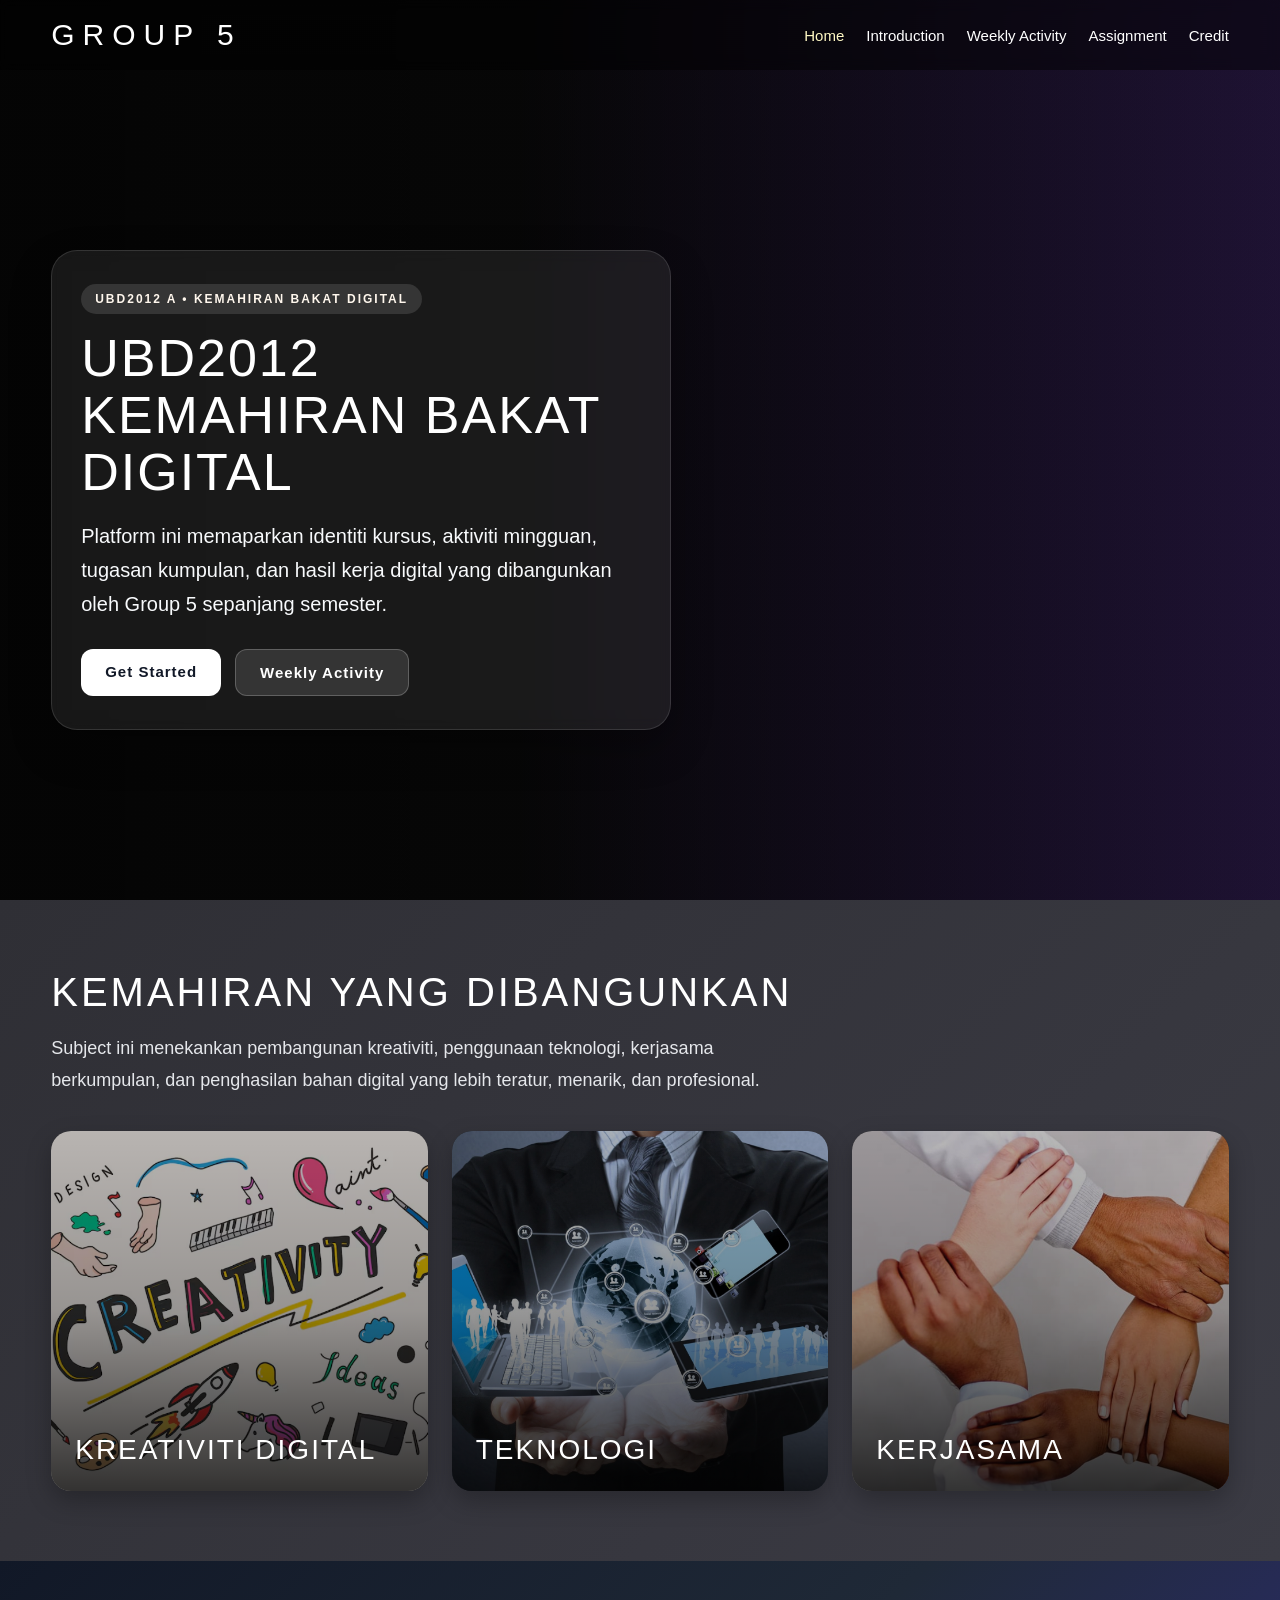
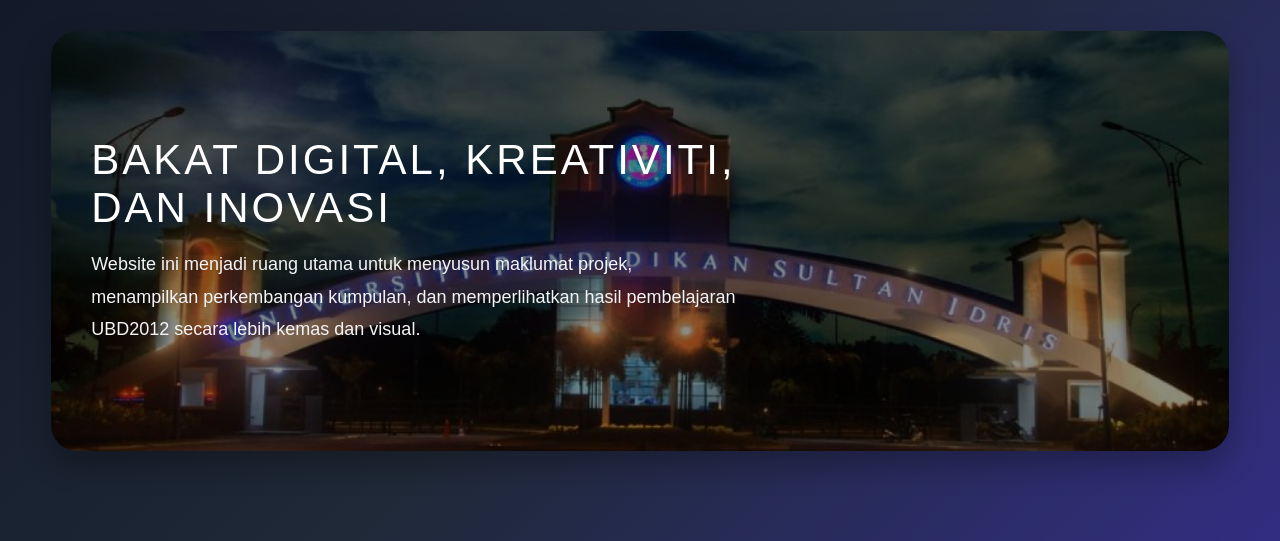
==== index.html @ 05ec4bdd "030426 sesi 1" ====
<!DOCTYPE html>
<html lang="ms">
<head>
  <meta charset="UTF-8" />
  <meta name="viewport" content="width=device-width, initial-scale=1.0" />
  <title>UBD2012 A Group 5 - Home</title>
  <link rel="stylesheet" href="style.css" />
  <style>
    /* =========================
   HOME PAGE HERO
========================= */

body.home-page {
  background: #111;
  color: white;
}

.home-topbar {
  position: absolute;
  top: 0;
  left: 0;
  width: 100%;
  z-index: 50;
  background: rgba(0, 0, 0, 0.45);
  backdrop-filter: blur(6px);
}

.home-topbar-inner {
  width: min(1200px, 92%);
  margin: 0 auto;
  display: flex;
  justify-content: space-between;
  align-items: center;
  padding: 18px 0;
}

.home-logo {
  font-size: 30px;
  font-weight: 300;
  letter-spacing: 8px;
  color: white;
  text-transform: uppercase;
}

.home-menu {
  display: flex;
  gap: 22px;
  flex-wrap: wrap;
}

.home-menu a {
  color: white;
  text-decoration: none;
  font-size: 15px;
  transition: 0.3s;
  position: relative;
}

.home-menu a:hover,
.home-menu a.active {
  color: #fff9c4;
}

.hero-home {
  position: relative;
  min-height: 100vh;
  background:
    linear-gradient(rgba(0,0,0,0.45), rgba(0,0,0,0.45)),
    url("Image/home-bg.jpg") center center / cover no-repeat;
  display: flex;
  align-items: center;
}

.hero-home::after {
  content: "";
  position: absolute;
  inset: 0;
  background: linear-gradient(
    90deg,
    rgba(0,0,0,0.55) 0%,
    rgba(0,0,0,0.35) 40%,
    rgba(124, 58, 237, 0.18) 100%
  );
}

.hero-inner {
  position: relative;
  z-index: 2;
  width: min(1200px, 92%);
  margin: 0 auto;
  padding-top: 80px;
}

.hero-box {
  max-width: 620px;
  background: rgba(255, 255, 255, 0.08);
  border-radius: 26px;
  padding: 34px 30px;
  backdrop-filter: blur(8px);
  box-shadow:
    0 18px 40px rgba(0,0,0,0.28),
    inset 0 0 0 1px rgba(255,255,255,0.12);
}

.hero-kicker {
  display: inline-block;
  margin-bottom: 16px;
  padding: 8px 14px;
  border-radius: 999px;
  background: rgba(255,255,255,0.12);
  color: #fff7ed;
  font-size: 12px;
  letter-spacing: 2px;
  font-weight: bold;
  text-transform: uppercase;
}

.hero-title {
  font-size: 52px;
  line-height: 1.1;
  font-weight: 300;
  letter-spacing: 2px;
  text-transform: uppercase;
  margin-bottom: 18px;
  color: white;
}

.hero-subtitle {
  font-size: 20px;
  line-height: 1.7;
  color: #f8fafc;
  margin-bottom: 28px;
  max-width: 560px;
}

.hero-buttons {
  display: flex;
  gap: 14px;
  flex-wrap: wrap;
}

.hero-btn {
  text-decoration: none;
  padding: 14px 24px;
  border-radius: 12px;
  font-size: 15px;
  font-weight: bold;
  letter-spacing: 1px;
  transition: 0.3s;
}

.hero-btn-primary {
  background: white;
  color: #111827;
}

.hero-btn-primary:hover {
  transform: translateY(-3px);
  box-shadow: 0 10px 22px rgba(255,255,255,0.22);
}

.hero-btn-secondary {
  background: rgba(255,255,255,0.12);
  color: white;
  border: 1px solid rgba(255,255,255,0.22);
}

.hero-btn-secondary:hover {
  transform: translateY(-3px);
  background: rgba(255,255,255,0.2);
}

.home-info-section {
  background: linear-gradient(135deg, #2f2f35, #3b3b44);
  padding: 70px 0;
}

.home-info-inner {
  width: min(1200px, 92%);
  margin: 0 auto;
}

.home-info-title {
  font-size: 40px;
  line-height: 1.1;
  font-weight: 300;
  letter-spacing: 3px;
  color: white;
  text-transform: uppercase;
  margin-bottom: 18px;
}

.home-info-text {
  max-width: 720px;
  color: #e5e7eb;
  font-size: 18px;
  line-height: 1.8;
  margin-bottom: 34px;
}

.home-image-grid {
  display: grid;
  grid-template-columns: repeat(3, 1fr);
  gap: 24px;
}

.home-image-card {
  position: relative;
  overflow: hidden;
  border-radius: 20px;
  min-height: 360px;
  background: #111;
  box-shadow: 0 10px 24px rgba(0,0,0,0.25);
}

.home-image-card img {
  width: 100%;
  height: 100%;
  object-fit: cover;
  display: block;
  filter: brightness(0.72);
  transition: transform 0.5s ease;
}

.home-image-card:hover img {
  transform: scale(1.06);
}

.home-image-overlay {
  position: absolute;
  inset: 0;
  display: flex;
  align-items: flex-end;
  padding: 24px;
  background: linear-gradient(
    to top,
    rgba(0,0,0,0.72),
    rgba(0,0,0,0.18),
    transparent
  );
}

.home-image-overlay h4 {
  color: white;
  font-size: 28px;
  line-height: 1.2;
  font-weight: 300;
  letter-spacing: 2px;
  text-transform: uppercase;
}

.home-banner-section {
  padding: 70px 0 90px;
  background: linear-gradient(135deg, #111827, #1f2937, #312e81);
}

.home-banner-card {
  width: min(1200px, 92%);
  margin: 0 auto;
  border-radius: 26px;
  overflow: hidden;
  position: relative;
  min-height: 420px;
  box-shadow: 0 14px 30px rgba(0,0,0,0.28);
}

.home-banner-card img {
  width: 100%;
  height: 420px;
  object-fit: cover;
  display: block;
  filter: brightness(0.55);
}

.home-banner-content {
  position: absolute;
  inset: 0;
  display: flex;
  align-items: center;
  padding: 40px;
}

.home-banner-text {
  max-width: 650px;
}

.home-banner-text h3 {
  font-size: 42px;
  font-weight: 300;
  letter-spacing: 3px;
  text-transform: uppercase;
  color: white;
  margin-bottom: 16px;
}

.home-banner-text p {
  font-size: 18px;
  line-height: 1.8;
  color: #f3f4f6;
}

@media (max-width: 992px) {
  .hero-title {
    font-size: 40px;
  }

  .home-image-grid {
    grid-template-columns: 1fr;
  }
}

@media (max-width: 768px) {
  .home-topbar-inner {
    flex-direction: column;
    gap: 14px;
    align-items: flex-start;
  }

  .home-logo {
    font-size: 24px;
    letter-spacing: 5px;
  }

  .hero-home {
    min-height: 88vh;
  }

  .hero-box {
    padding: 24px 20px;
  }

  .hero-title {
    font-size: 30px;
  }

  .hero-subtitle {
    font-size: 16px;
  }

  .home-info-title {
    font-size: 28px;
  }

  .home-banner-text h3 {
    font-size: 28px;
  }

  .home-banner-text p {
    font-size: 16px;
  }

  .home-banner-card img {
    height: 460px;
  }
}
  </style>
</head>
<body class="home-page">

  <!-- Loading Screen -->
  <div id="loader">
    <div class="loader-blur loader-blur-1"></div>
    <div class="loader-blur loader-blur-2"></div>

    <div class="loader-card">
      <div class="loader-badge">UBD2012 A • GROUP 5</div>

      <div class="loader-visual">
        <div class="loader-ring loader-ring-1"></div>
        <div class="loader-ring loader-ring-2"></div>
        <div class="loader-core">5</div>
      </div>

      <h2 class="loader-title">Sedang Memuatkan Laman</h2>
      <p class="loader-subtitle">
        Selamat datang ke laman UBD2012 Kemahiran Bakat Digital.
      </p>

      <div class="loader-progress">
        <span class="loader-progress-bar"></span>
      </div>

      <div class="loader-dots">
        <span></span>
        <span></span>
        <span></span>
      </div>

      <p class="loader-note">Sila tunggu sebentar...</p>
    </div>
  </div>

  <!-- TOP NAV -->
  <header class="home-topbar">
    <div class="home-topbar-inner">
      <div class="home-logo">GROUP 5</div>

      <nav class="home-menu">
        <a href="index.html" class="active">Home</a>
        <a href="introduction.html">Introduction</a>
        <a href="activity.html">Weekly Activity</a>
        <a href="assignment.html">Assignment</a>
        <a href="credit.html">Credit</a>
      </nav>
    </div>
  </header>

  <!-- HERO -->
  <section class="hero-home">
    <div class="hero-inner">
      <div class="hero-box">
        <div class="hero-kicker">UBD2012 A • Kemahiran Bakat Digital</div>

        <h1 class="hero-title">UBD2012 Kemahiran Bakat Digital</h1>

        <p class="hero-subtitle">
          Platform ini memaparkan identiti kursus, aktiviti mingguan, tugasan kumpulan,
          dan hasil kerja digital yang dibangunkan oleh Group 5 sepanjang semester.
        </p>

        <div class="hero-buttons">
          <a href="introduction.html" class="hero-btn hero-btn-primary">Get Started</a>
          <a href="activity.html" class="hero-btn hero-btn-secondary">Weekly Activity</a>
        </div>
      </div>
    </div>
  </section>

  <!-- SECTION BAWAH -->
  <section class="home-info-section">
    <div class="home-info-inner">
      <h2 class="home-info-title">Kemahiran yang Dibangunkan</h2>
      <p class="home-info-text">
        Subject ini menekankan pembangunan kreativiti, penggunaan teknologi,
        kerjasama berkumpulan, dan penghasilan bahan digital yang lebih teratur,
        menarik, dan profesional.
      </p>

      <div class="home-image-grid">
        <div class="home-image-card">
          <img src="Image/HomePage/kreatif.png" alt="Kreativiti Digital">
          <div class="home-image-overlay">
            <h4>Kreativiti Digital</h4>
          </div>
        </div>

        <div class="home-image-card">
          <img src="Image/HomePage/teknologi.png" alt="Teknologi">
          <div class="home-image-overlay">
            <h4>Teknologi</h4>
          </div>
        </div>

        <div class="home-image-card">
          <img src="Image/HomePage/kerjasama.png" alt="Kerjasama Kumpulan">
          <div class="home-image-overlay">
            <h4>Kerjasama</h4>
          </div>
        </div>
      </div>
    </div>
  </section>

  <!-- BANNER AKHIR -->
  <section class="home-banner-section">
    <div class="home-banner-card">
      <img src="Image/HomePage/GerbangUpsi.jpg" alt="UBD2012 Banner">
      <div class="home-banner-content">
        <div class="home-banner-text">
          <h3>Bakat Digital, Kreativiti, dan Inovasi</h3>
          <p>
            Website ini menjadi ruang utama untuk menyusun maklumat projek, menampilkan
            perkembangan kumpulan, dan memperlihatkan hasil pembelajaran UBD2012
            secara lebih kemas dan visual.
          </p>
        </div>
      </div>
    </div>
  </section>

  <script>
    (function () {
      const loader = document.getElementById("loader");
      if (!loader) return;

      const hasSeenLoader = sessionStorage.getItem("ubd2012_loader_seen");

      if (hasSeenLoader) {
        loader.style.display = "none";
      } else {
        window.addEventListener("load", function () {
          setTimeout(() => {
            loader.style.opacity = "0";
            setTimeout(() => {
              loader.style.display = "none";
              sessionStorage.setItem("ubd2012_loader_seen", "true");
            }, 500);
          }, 1500);
        });
      }
    })();
  </script>

</body>
</html>
---- style.css ----
* {
  margin: 0;
  padding: 0;
  box-sizing: border-box;
  font-family: Arial, sans-serif;
}

html {
  scroll-behavior: smooth;
}

body {
  background: radial-gradient(circle at top left, #1e3a8a 0%, #0f172a 35%, #020617 100%);
  color: #f8fafc;
}

/* =========================
   LOADING SCREEN
========================= */

#loader {
  position: fixed;
  inset: 0;
  background: linear-gradient(135deg, #020617, #0f172a, #1e3a8a);
  display: flex;
  justify-content: center;
  align-items: center;
  overflow: hidden;
  z-index: 10000;
  transition: opacity 0.7s ease, visibility 0.7s ease;
}

.loader-hidden {
  opacity: 0;
  visibility: hidden;
  pointer-events: none;
}

.loader-blur {
  position: absolute;
  border-radius: 50%;
  filter: blur(18px);
  opacity: 0.22;
  animation: floatBlob 7s ease-in-out infinite;
}

.loader-blur-1 {
  width: 260px;
  height: 260px;
  top: 8%;
  left: 8%;
  background: rgba(255, 255, 255, 0.12);
}

.loader-blur-2 {
  width: 320px;
  height: 320px;
  right: 8%;
  bottom: 8%;
  background: rgba(255, 255, 255, 0.08);
  animation-delay: -2.5s;
}

.loader-card {
  position: relative;
  z-index: 2;
  width: min(92vw, 460px);
  padding: 28px 24px;
  border-radius: 24px;
  text-align: center;
  color: white;
  background: rgba(255, 255, 255, 0.08);
  backdrop-filter: blur(14px);
  box-shadow:
    0 18px 45px rgba(0, 0, 0, 0.28),
    inset 0 0 0 1px rgba(255, 255, 255, 0.10);
}

.loader-badge {
  display: inline-block;
  padding: 8px 14px;
  margin-bottom: 18px;
  border-radius: 999px;
  font-size: 12px;
  font-weight: bold;
  letter-spacing: 1.5px;
  color: #fef3c7;
  background: rgba(255, 255, 255, 0.08);
  box-shadow: inset 0 0 0 1px rgba(255, 255, 255, 0.08);
}

.loader-visual {
  position: relative;
  width: 130px;
  height: 130px;
  margin: 0 auto 20px;
  display: flex;
  justify-content: center;
  align-items: center;
}

.loader-ring {
  position: absolute;
  border-radius: 50%;
  border: 2px solid rgba(255, 255, 255, 0.18);
}

.loader-ring-1 {
  inset: 0;
  border-top-color: #ffffff;
  border-left-color: #fef3c7;
  animation: spin 2s linear infinite;
}

.loader-ring-2 {
  inset: 14px;
  border-right-color: #ffffff;
  border-bottom-color: #cbd5e1;
  animation: spinReverse 1.6s linear infinite;
}

.loader-core {
  width: 68px;
  height: 68px;
  border-radius: 20px;
  display: flex;
  justify-content: center;
  align-items: center;
  font-size: 32px;
  font-weight: 800;
  color: #0f172a;
  background: linear-gradient(135deg, #ffffff, #f8fafc, #e2e8f0);
  box-shadow: 0 10px 24px rgba(0, 0, 0, 0.18);
  animation: pulseCore 1.6s ease-in-out infinite;
}

.loader-title {
  font-size: 28px;
  line-height: 1.2;
  margin-bottom: 10px;
  color: white;
}

.loader-subtitle {
  font-size: 15px;
  line-height: 1.7;
  color: #e2e8f0;
  margin-bottom: 18px;
}

.loader-progress {
  width: 100%;
  height: 10px;
  border-radius: 999px;
  overflow: hidden;
  background: rgba(255, 255, 255, 0.10);
  box-shadow: inset 0 0 0 1px rgba(255, 255, 255, 0.08);
}

.loader-progress-bar {
  display: block;
  width: 35%;
  height: 100%;
  border-radius: inherit;
  background: linear-gradient(90deg, #ffffff, #fef3c7, #cbd5e1);
  animation: loadingBar 1.8s ease-in-out infinite;
}

.loader-dots {
  display: flex;
  justify-content: center;
  gap: 8px;
  margin-top: 18px;
}

.loader-dots span {
  width: 10px;
  height: 10px;
  border-radius: 50%;
  background: white;
  opacity: 0.35;
  animation: dotBlink 1.2s infinite ease-in-out;
}

.loader-dots span:nth-child(2) {
  animation-delay: 0.2s;
}

.loader-dots span:nth-child(3) {
  animation-delay: 0.4s;
}

.loader-note {
  margin-top: 12px;
  color: #fef3c7;
  font-size: 12px;
  font-weight: bold;
  letter-spacing: 1.5px;
  text-transform: uppercase;
}

@keyframes spin {
  to {
    transform: rotate(360deg);
  }
}

@keyframes spinReverse {
  to {
    transform: rotate(-360deg);
  }
}

@keyframes pulseCore {
  0%, 100% {
    transform: scale(1);
  }
  50% {
    transform: scale(1.08);
  }
}

@keyframes dotBlink {
  0%, 100% {
    transform: translateY(0);
    opacity: 0.35;
  }
  50% {
    transform: translateY(-6px);
    opacity: 1;
  }
}

@keyframes loadingBar {
  0% {
    transform: translateX(-120%);
  }
  50% {
    transform: translateX(120%);
  }
  100% {
    transform: translateX(260%);
  }
}

@keyframes floatBlob {
  0%, 100% {
    transform: translateY(0) translateX(0) scale(1);
  }
  50% {
    transform: translateY(-18px) translateX(12px) scale(1.08);
  }
}

/* =========================
   MAIN LAYOUT
========================= */

.container {
  display: flex;
  min-height: 100vh;
}

/* =========================
   SIDEBAR PREMIUM
========================= */

.sidebar {
  width: 290px;
  background: linear-gradient(180deg, rgba(10,15,30,0.96), rgba(17,24,39,0.94), rgba(30,41,59,0.92));
  color: white;
  padding: 26px 20px;
  box-shadow: 8px 0 30px rgba(0, 0, 0, 0.35);
  position: sticky;
  top: 0;
  height: 100vh;
  overflow-y: auto;
  border-right: 1px solid rgba(255, 255, 255, 0.08);
  backdrop-filter: blur(14px);
}

.sidebar::before {
  content: "";
  position: absolute;
  top: 30px;
  left: -60px;
  width: 160px;
  height: 160px;
  border-radius: 50%;
  background: radial-gradient(circle, rgba(254,243,199,0.18), transparent 70%);
  filter: blur(10px);
  pointer-events: none;
}

.sidebar::after {
  content: "";
  position: absolute;
  bottom: 80px;
  right: -70px;
  width: 170px;
  height: 170px;
  border-radius: 50%;
  background: radial-gradient(circle, rgba(99,102,241,0.18), transparent 70%);
  filter: blur(12px);
  pointer-events: none;
}

.sidebar-title {
  position: relative;
  margin-bottom: 34px;
  padding: 22px 18px;
  border-radius: 22px;
  background: rgba(255, 255, 255, 0.06);
  box-shadow:
    inset 0 0 0 1px rgba(255, 255, 255, 0.08),
    0 12px 24px rgba(0, 0, 0, 0.22);
  backdrop-filter: blur(12px);
  overflow: hidden;
}

.sidebar-title::before {
  content: "";
  position: absolute;
  inset: 0;
  background: linear-gradient(135deg, rgba(254,243,199,0.10), transparent 45%, rgba(129,140,248,0.10));
  pointer-events: none;
}

.sidebar-title h1 {
  position: relative;
  font-size: 13px;
  font-weight: bold;
  letter-spacing: 3px;
  text-transform: uppercase;
  color: #fef3c7;
  margin-bottom: 10px;
}

.sidebar-title h2 {
  position: relative;
  font-size: 30px;
  font-weight: 800;
  line-height: 1.1;
  color: white;
  text-shadow: 0 6px 18px rgba(0,0,0,0.25);
}

.menu {
  position: relative;
  z-index: 2;
  width: 100%;
}

.menu a {
  position: relative;
  display: flex;
  align-items: center;
  gap: 14px;
  width: 100%;
  padding: 15px 16px;
  margin-bottom: 14px;
  border-radius: 16px;
  text-decoration: none;
  color: #e5e7eb;
  background: rgba(255, 255, 255, 0.05);
  border: 1px solid rgba(255, 255, 255, 0.06);
  transition: all 0.28s ease;
  overflow: hidden;
}

.menu a::before {
  content: "";
  position: absolute;
  left: 0;
  top: 10px;
  bottom: 10px;
  width: 4px;
  border-radius: 999px;
  background: linear-gradient(180deg, #fef3c7, #818cf8);
  opacity: 0;
  transform: scaleY(0.3);
  transition: all 0.28s ease;
}

.menu a::after {
  content: "";
  position: absolute;
  inset: 0;
  background: linear-gradient(90deg, rgba(254,243,199,0.10), transparent 55%);
  opacity: 0;
  transition: 0.28s ease;
}

.menu a:hover {
  transform: translateX(8px) scale(1.01);
  color: white;
  background: rgba(255, 255, 255, 0.09);
  box-shadow: 0 12px 22px rgba(0, 0, 0, 0.18);
}

.menu a:hover::before {
  opacity: 1;
  transform: scaleY(1);
}

.menu a:hover::after {
  opacity: 1;
}

.menu a.active {
  color: white;
  background: linear-gradient(135deg, rgba(254,243,199,0.14), rgba(129,140,248,0.14));
  border: 1px solid rgba(254, 243, 199, 0.18);
  box-shadow:
    0 14px 24px rgba(0, 0, 0, 0.20),
    inset 0 0 0 1px rgba(255,255,255,0.05);
}

.menu a.active::before {
  opacity: 1;
  transform: scaleY(1);
}

.menu a.active::after {
  opacity: 1;
}

.menu-icon {
  width: 40px;
  height: 40px;
  min-width: 40px;
  border-radius: 12px;
  display: flex;
  align-items: center;
  justify-content: center;
  font-size: 18px;
  font-weight: bold;
  color: #fff;
  background: linear-gradient(135deg, rgba(254,243,199,0.20), rgba(129,140,248,0.22));
  box-shadow: inset 0 0 0 1px rgba(255,255,255,0.08);
  transition: 0.28s ease;
}

.menu a:hover .menu-icon,
.menu a.active .menu-icon {
  transform: scale(1.08) rotate(-4deg);
  background: linear-gradient(135deg, rgba(254,243,199,0.30), rgba(129,140,248,0.32));
}

.menu-text {
  display: flex;
  flex-direction: column;
  line-height: 1.2;
}

.menu-text strong {
  font-size: 15px;
  font-weight: 700;
  color: inherit;
}

.menu-text span {
  font-size: 12px;
  color: #9ca3af;
}

.menu a:hover .menu-text span,
.menu a.active .menu-text span {
  color: #d1d5db;
}

/* =========================
   CONTENT
========================= */

.content {
  flex: 1;
  padding: 30px;
}

.section.active {
  width: 100%;
  max-width: 1100px;
  margin: 0 auto;
}

.card {
  background: rgba(10, 20, 40, 0.72);
  padding: 24px;
  border-radius: 22px;
  box-shadow: 0 8px 20px rgba(0, 0, 0, 0.20);
  margin-bottom: 20px;
  border: 1px solid rgba(255, 255, 255, 0.08);
  backdrop-filter: blur(10px);
}

.card h3 {
  margin-bottom: 18px;
  color: #fef3c7;
  font-size: 24px;
}

.weekly-intro {
  font-size: 16px;
  margin-bottom: 20px;
  color: #dbe4f0;
  line-height: 1.8;
}

.weeks-container {
  display: grid;
  gap: 22px;
}

.week-card {
  background: rgba(25, 38, 60, 0.82);
  border-radius: 20px;
  padding: 22px;
  box-shadow: 0 8px 18px rgba(0, 0, 0, 0.16);
  border: 1px solid rgba(255, 255, 255, 0.08);
  backdrop-filter: blur(8px);
}

.week-title {
  font-size: 22px;
  color: #fef3c7;
  margin-bottom: 16px;
}

.members-grid {
  display: grid;
  grid-template-columns: repeat(2, 1fr);
  gap: 16px;
}

.member-card {
  background: rgba(8, 20, 45, 0.95);
  border-radius: 16px;
  padding: 16px;
  border: 1px solid rgba(255, 255, 255, 0.08);
  box-shadow: 0 4px 10px rgba(0, 0, 0, 0.12);
}

.member-card h4 {
  color: #fef3c7;
  margin-bottom: 10px;
  font-size: 18px;
}

.member-file,
.image-slot {
  width: 100%;
  min-height: 140px;
  border: 2px dashed rgba(254, 243, 199, 0.35);
  border-radius: 12px;
  display: flex;
  flex-direction: column;
  align-items: center;
  justify-content: center;
  text-align: center;
  background: rgba(255, 255, 255, 0.04);
  color: #f9fafb;
  font-weight: bold;
  margin-bottom: 12px;
  padding: 14px;
  transition: 0.3s;
}

.member-file {
  cursor: pointer;
}

.member-file:hover,
.image-slot:hover {
  transform: translateY(-4px) scale(1.02);
  box-shadow: 0 10px 20px rgba(0, 0, 0, 0.16);
  border-color: #fef3c7;
  background: rgba(255, 255, 255, 0.08);
}

.member-file span,
.image-slot span {
  display: block;
  margin-top: 8px;
  font-size: 13px;
  color: #d1d5db;
}

.member-detail {
  font-size: 14px;
  line-height: 1.8;
  color: #e5e7eb;
}

.member-detail strong {
  color: #ffffff;
}

.member-detail a {
  color: #fef3c7;
  text-decoration: none;
}

.member-detail a:hover {
  text-decoration: underline;
}

.credit-item {
  padding: 14px 0;
  border-bottom: 1px solid rgba(255, 255, 255, 0.08);
  font-size: 16px;
  color: #e5e7eb;
}

.credit-item strong {
  color: #fef3c7;
}

.credit-item:last-child {
  border-bottom: none;
}

.pdf-preview-card {
  margin-top: 24px;
  background: rgba(17, 24, 39, 0.76);
  border-radius: 18px;
  padding: 20px;
  border: 1px solid rgba(255, 255, 255, 0.08);
  box-shadow: 0 8px 18px rgba(0, 0, 0, 0.16);
}

.pdf-preview-title {
  font-size: 20px;
  color: #fef3c7;
  margin-bottom: 12px;
}

.pdf-preview-note {
  font-size: 14px;
  color: #d1d5db;
  margin-bottom: 14px;
  line-height: 1.6;
}

.pdf-frame {
  width: 100%;
  height: 650px;
  border: 1px solid rgba(255, 255, 255, 0.12);
  border-radius: 12px;
  background: white;
}

/* =========================
   RESPONSIVE
========================= */

@media (max-width: 992px) {
  .members-grid {
    grid-template-columns: 1fr;
  }
}

@media (max-width: 768px) {
  .container {
    flex-direction: column;
  }

  .sidebar {
    width: 100%;
    height: auto;
    position: relative;
    padding: 18px;
  }

  .sidebar::before,
  .sidebar::after {
    display: none;
  }

  .content {
    padding: 18px;
  }

  .pdf-frame {
    height: 420px;
  }

  .loader-card {
    padding: 24px 18px;
    border-radius: 20px;
  }

  .loader-title {
    font-size: 22px;
  }

  .loader-subtitle {
    font-size: 14px;
  }

  .loader-visual {
    width: 110px;
    height: 110px;
  }

  .loader-core {
    width: 58px;
    height: 58px;
    font-size: 28px;
  }
}
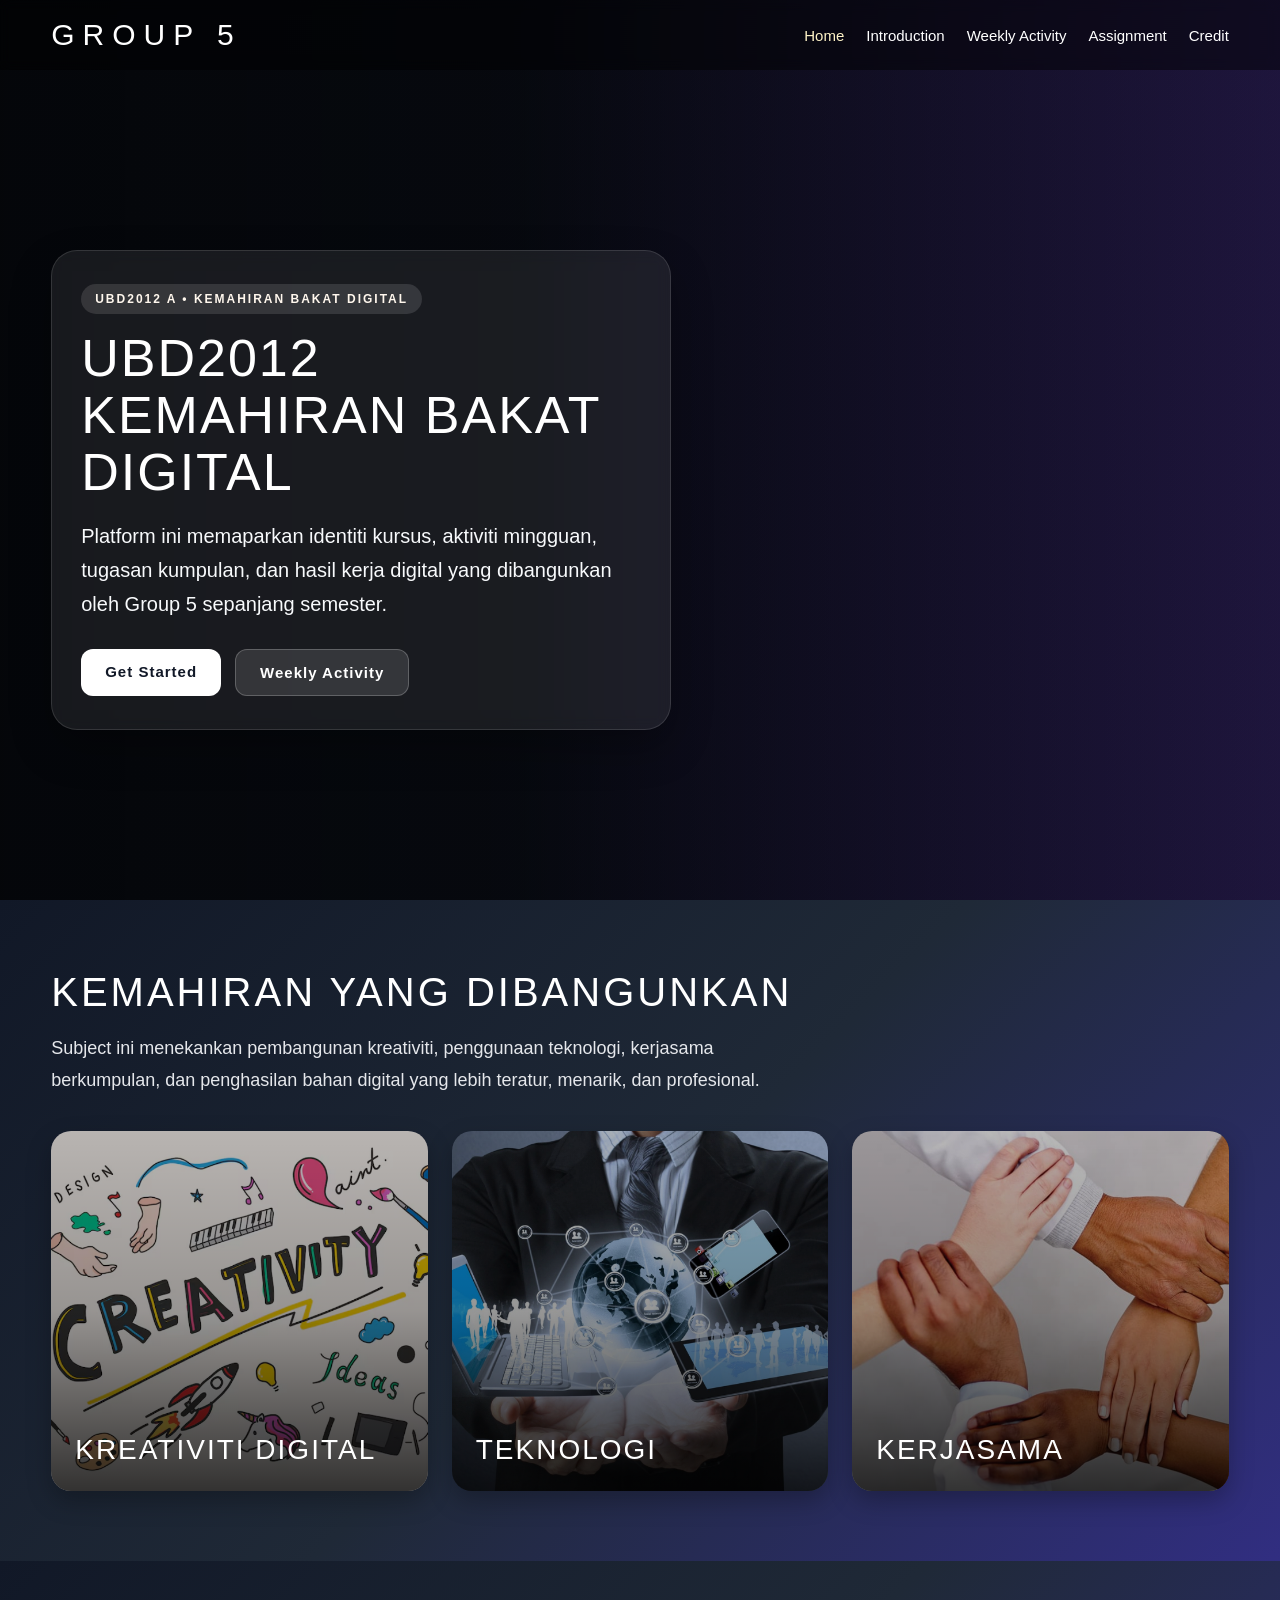
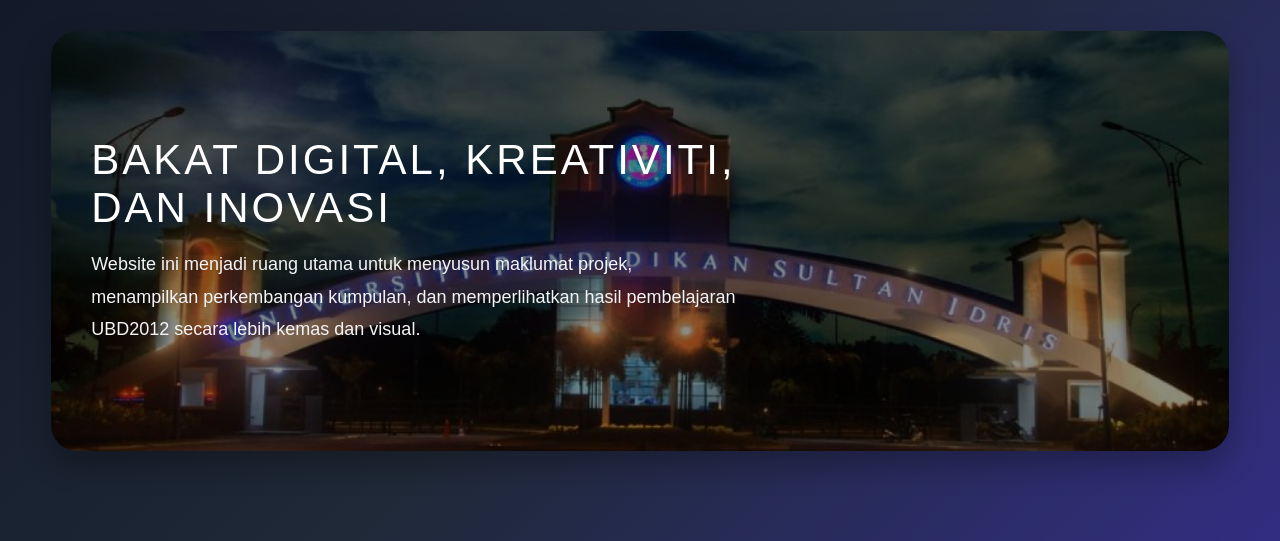
==== commit d80d9ffb: "030426 sesi 2" ====
--- a/index.html
+++ b/index.html
@@ -5,355 +5,6 @@
   <meta name="viewport" content="width=device-width, initial-scale=1.0" />
   <title>UBD2012 A Group 5 - Home</title>
   <link rel="stylesheet" href="style.css" />
-  <style>
-    /* =========================
-   HOME PAGE HERO
-========================= */
-
-body.home-page {
-  background: #111;
-  color: white;
-}
-
-.home-topbar {
-  position: absolute;
-  top: 0;
-  left: 0;
-  width: 100%;
-  z-index: 50;
-  background: rgba(0, 0, 0, 0.45);
-  backdrop-filter: blur(6px);
-}
-
-.home-topbar-inner {
-  width: min(1200px, 92%);
-  margin: 0 auto;
-  display: flex;
-  justify-content: space-between;
-  align-items: center;
-  padding: 18px 0;
-}
-
-.home-logo {
-  font-size: 30px;
-  font-weight: 300;
-  letter-spacing: 8px;
-  color: white;
-  text-transform: uppercase;
-}
-
-.home-menu {
-  display: flex;
-  gap: 22px;
-  flex-wrap: wrap;
-}
-
-.home-menu a {
-  color: white;
-  text-decoration: none;
-  font-size: 15px;
-  transition: 0.3s;
-  position: relative;
-}
-
-.home-menu a:hover,
-.home-menu a.active {
-  color: #fff9c4;
-}
-
-.hero-home {
-  position: relative;
-  min-height: 100vh;
-  background:
-    linear-gradient(rgba(0,0,0,0.45), rgba(0,0,0,0.45)),
-    url("Image/home-bg.jpg") center center / cover no-repeat;
-  display: flex;
-  align-items: center;
-}
-
-.hero-home::after {
-  content: "";
-  position: absolute;
-  inset: 0;
-  background: linear-gradient(
-    90deg,
-    rgba(0,0,0,0.55) 0%,
-    rgba(0,0,0,0.35) 40%,
-    rgba(124, 58, 237, 0.18) 100%
-  );
-}
-
-.hero-inner {
-  position: relative;
-  z-index: 2;
-  width: min(1200px, 92%);
-  margin: 0 auto;
-  padding-top: 80px;
-}
-
-.hero-box {
-  max-width: 620px;
-  background: rgba(255, 255, 255, 0.08);
-  border-radius: 26px;
-  padding: 34px 30px;
-  backdrop-filter: blur(8px);
-  box-shadow:
-    0 18px 40px rgba(0,0,0,0.28),
-    inset 0 0 0 1px rgba(255,255,255,0.12);
-}
-
-.hero-kicker {
-  display: inline-block;
-  margin-bottom: 16px;
-  padding: 8px 14px;
-  border-radius: 999px;
-  background: rgba(255,255,255,0.12);
-  color: #fff7ed;
-  font-size: 12px;
-  letter-spacing: 2px;
-  font-weight: bold;
-  text-transform: uppercase;
-}
-
-.hero-title {
-  font-size: 52px;
-  line-height: 1.1;
-  font-weight: 300;
-  letter-spacing: 2px;
-  text-transform: uppercase;
-  margin-bottom: 18px;
-  color: white;
-}
-
-.hero-subtitle {
-  font-size: 20px;
-  line-height: 1.7;
-  color: #f8fafc;
-  margin-bottom: 28px;
-  max-width: 560px;
-}
-
-.hero-buttons {
-  display: flex;
-  gap: 14px;
-  flex-wrap: wrap;
-}
-
-.hero-btn {
-  text-decoration: none;
-  padding: 14px 24px;
-  border-radius: 12px;
-  font-size: 15px;
-  font-weight: bold;
-  letter-spacing: 1px;
-  transition: 0.3s;
-}
-
-.hero-btn-primary {
-  background: white;
-  color: #111827;
-}
-
-.hero-btn-primary:hover {
-  transform: translateY(-3px);
-  box-shadow: 0 10px 22px rgba(255,255,255,0.22);
-}
-
-.hero-btn-secondary {
-  background: rgba(255,255,255,0.12);
-  color: white;
-  border: 1px solid rgba(255,255,255,0.22);
-}
-
-.hero-btn-secondary:hover {
-  transform: translateY(-3px);
-  background: rgba(255,255,255,0.2);
-}
-
-.home-info-section {
-  background: linear-gradient(135deg, #2f2f35, #3b3b44);
-  padding: 70px 0;
-}
-
-.home-info-inner {
-  width: min(1200px, 92%);
-  margin: 0 auto;
-}
-
-.home-info-title {
-  font-size: 40px;
-  line-height: 1.1;
-  font-weight: 300;
-  letter-spacing: 3px;
-  color: white;
-  text-transform: uppercase;
-  margin-bottom: 18px;
-}
-
-.home-info-text {
-  max-width: 720px;
-  color: #e5e7eb;
-  font-size: 18px;
-  line-height: 1.8;
-  margin-bottom: 34px;
-}
-
-.home-image-grid {
-  display: grid;
-  grid-template-columns: repeat(3, 1fr);
-  gap: 24px;
-}
-
-.home-image-card {
-  position: relative;
-  overflow: hidden;
-  border-radius: 20px;
-  min-height: 360px;
-  background: #111;
-  box-shadow: 0 10px 24px rgba(0,0,0,0.25);
-}
-
-.home-image-card img {
-  width: 100%;
-  height: 100%;
-  object-fit: cover;
-  display: block;
-  filter: brightness(0.72);
-  transition: transform 0.5s ease;
-}
-
-.home-image-card:hover img {
-  transform: scale(1.06);
-}
-
-.home-image-overlay {
-  position: absolute;
-  inset: 0;
-  display: flex;
-  align-items: flex-end;
-  padding: 24px;
-  background: linear-gradient(
-    to top,
-    rgba(0,0,0,0.72),
-    rgba(0,0,0,0.18),
-    transparent
-  );
-}
-
-.home-image-overlay h4 {
-  color: white;
-  font-size: 28px;
-  line-height: 1.2;
-  font-weight: 300;
-  letter-spacing: 2px;
-  text-transform: uppercase;
-}
-
-.home-banner-section {
-  padding: 70px 0 90px;
-  background: linear-gradient(135deg, #111827, #1f2937, #312e81);
-}
-
-.home-banner-card {
-  width: min(1200px, 92%);
-  margin: 0 auto;
-  border-radius: 26px;
-  overflow: hidden;
-  position: relative;
-  min-height: 420px;
-  box-shadow: 0 14px 30px rgba(0,0,0,0.28);
-}
-
-.home-banner-card img {
-  width: 100%;
-  height: 420px;
-  object-fit: cover;
-  display: block;
-  filter: brightness(0.55);
-}
-
-.home-banner-content {
-  position: absolute;
-  inset: 0;
-  display: flex;
-  align-items: center;
-  padding: 40px;
-}
-
-.home-banner-text {
-  max-width: 650px;
-}
-
-.home-banner-text h3 {
-  font-size: 42px;
-  font-weight: 300;
-  letter-spacing: 3px;
-  text-transform: uppercase;
-  color: white;
-  margin-bottom: 16px;
-}
-
-.home-banner-text p {
-  font-size: 18px;
-  line-height: 1.8;
-  color: #f3f4f6;
-}
-
-@media (max-width: 992px) {
-  .hero-title {
-    font-size: 40px;
-  }
-
-  .home-image-grid {
-    grid-template-columns: 1fr;
-  }
-}
-
-@media (max-width: 768px) {
-  .home-topbar-inner {
-    flex-direction: column;
-    gap: 14px;
-    align-items: flex-start;
-  }
-
-  .home-logo {
-    font-size: 24px;
-    letter-spacing: 5px;
-  }
-
-  .hero-home {
-    min-height: 88vh;
-  }
-
-  .hero-box {
-    padding: 24px 20px;
-  }
-
-  .hero-title {
-    font-size: 30px;
-  }
-
-  .hero-subtitle {
-    font-size: 16px;
-  }
-
-  .home-info-title {
-    font-size: 28px;
-  }
-
-  .home-banner-text h3 {
-    font-size: 28px;
-  }
-
-  .home-banner-text p {
-    font-size: 16px;
-  }
-
-  .home-banner-card img {
-    height: 460px;
-  }
-}
-  </style>
 </head>
 <body class="home-page">
 
--- a/style.css
+++ b/style.css
@@ -10,8 +10,301 @@
 }
 
 body {
-  background: radial-gradient(circle at top left, #1e3a8a 0%, #0f172a 35%, #020617 100%);
+  background: linear-gradient(135deg, #111827, #1f2937, #312e81);
   color: #f8fafc;
+}
+
+/* =========================
+   HOME PAGE HERO
+========================= */
+
+body.home-page {
+  background: #111827;
+  color: white;
+}
+
+.home-topbar {
+  position: absolute;
+  top: 0;
+  left: 0;
+  width: 100%;
+  z-index: 50;
+  background: rgba(0, 0, 0, 0.45);
+  backdrop-filter: blur(6px);
+}
+
+.home-topbar-inner {
+  width: min(1200px, 92%);
+  margin: 0 auto;
+  display: flex;
+  justify-content: space-between;
+  align-items: center;
+  padding: 18px 0;
+}
+
+.home-logo {
+  font-size: 30px;
+  font-weight: 300;
+  letter-spacing: 8px;
+  color: white;
+  text-transform: uppercase;
+}
+
+.home-menu {
+  display: flex;
+  gap: 22px;
+  flex-wrap: wrap;
+}
+
+.home-menu a {
+  color: white;
+  text-decoration: none;
+  font-size: 15px;
+  transition: 0.3s;
+  position: relative;
+}
+
+.home-menu a:hover,
+.home-menu a.active {
+  color: #fef3c7;
+}
+
+.hero-home {
+  position: relative;
+  min-height: 100vh;
+  background:
+    linear-gradient(rgba(0, 0, 0, 0.45), rgba(0, 0, 0, 0.45)),
+    url("Image/home-bg.jpg") center center / cover no-repeat;
+  display: flex;
+  align-items: center;
+}
+
+.hero-home::after {
+  content: "";
+  position: absolute;
+  inset: 0;
+  background: linear-gradient(
+    90deg,
+    rgba(0, 0, 0, 0.55) 0%,
+    rgba(0, 0, 0, 0.35) 40%,
+    rgba(124, 58, 237, 0.18) 100%
+  );
+}
+
+.hero-inner {
+  position: relative;
+  z-index: 2;
+  width: min(1200px, 92%);
+  margin: 0 auto;
+  padding-top: 80px;
+}
+
+.hero-box {
+  max-width: 620px;
+  background: rgba(255, 255, 255, 0.08);
+  border-radius: 26px;
+  padding: 34px 30px;
+  backdrop-filter: blur(8px);
+  box-shadow:
+    0 18px 40px rgba(0, 0, 0, 0.28),
+    inset 0 0 0 1px rgba(255, 255, 255, 0.12);
+}
+
+.hero-kicker {
+  display: inline-block;
+  margin-bottom: 16px;
+  padding: 8px 14px;
+  border-radius: 999px;
+  background: rgba(255, 255, 255, 0.12);
+  color: #fff7ed;
+  font-size: 12px;
+  letter-spacing: 2px;
+  font-weight: bold;
+  text-transform: uppercase;
+}
+
+.hero-title {
+  font-size: 52px;
+  line-height: 1.1;
+  font-weight: 300;
+  letter-spacing: 2px;
+  text-transform: uppercase;
+  margin-bottom: 18px;
+  color: white;
+}
+
+.hero-subtitle {
+  font-size: 20px;
+  line-height: 1.7;
+  color: #f8fafc;
+  margin-bottom: 28px;
+  max-width: 560px;
+}
+
+.hero-buttons {
+  display: flex;
+  gap: 14px;
+  flex-wrap: wrap;
+}
+
+.hero-btn {
+  text-decoration: none;
+  padding: 14px 24px;
+  border-radius: 12px;
+  font-size: 15px;
+  font-weight: bold;
+  letter-spacing: 1px;
+  transition: 0.3s;
+}
+
+.hero-btn-primary {
+  background: white;
+  color: #111827;
+}
+
+.hero-btn-primary:hover {
+  transform: translateY(-3px);
+  box-shadow: 0 10px 22px rgba(255, 255, 255, 0.22);
+}
+
+.hero-btn-secondary {
+  background: rgba(255, 255, 255, 0.12);
+  color: white;
+  border: 1px solid rgba(255, 255, 255, 0.22);
+}
+
+.hero-btn-secondary:hover {
+  transform: translateY(-3px);
+  background: rgba(255, 255, 255, 0.2);
+}
+
+.home-info-section {
+  background: linear-gradient(135deg, #111827, #1f2937, #312e81);
+  padding: 70px 0;
+}
+
+.home-info-inner {
+  width: min(1200px, 92%);
+  margin: 0 auto;
+}
+
+.home-info-title {
+  font-size: 40px;
+  line-height: 1.1;
+  font-weight: 300;
+  letter-spacing: 3px;
+  color: white;
+  text-transform: uppercase;
+  margin-bottom: 18px;
+}
+
+.home-info-text {
+  max-width: 720px;
+  color: #e5e7eb;
+  font-size: 18px;
+  line-height: 1.8;
+  margin-bottom: 34px;
+}
+
+.home-image-grid {
+  display: grid;
+  grid-template-columns: repeat(3, 1fr);
+  gap: 24px;
+}
+
+.home-image-card {
+  position: relative;
+  overflow: hidden;
+  border-radius: 20px;
+  min-height: 360px;
+  background: #111827;
+  box-shadow: 0 10px 24px rgba(0, 0, 0, 0.25);
+}
+
+.home-image-card img {
+  width: 100%;
+  height: 100%;
+  object-fit: cover;
+  display: block;
+  filter: brightness(0.72);
+  transition: transform 0.5s ease;
+}
+
+.home-image-card:hover img {
+  transform: scale(1.06);
+}
+
+.home-image-overlay {
+  position: absolute;
+  inset: 0;
+  display: flex;
+  align-items: flex-end;
+  padding: 24px;
+  background: linear-gradient(
+    to top,
+    rgba(0, 0, 0, 0.72),
+    rgba(0, 0, 0, 0.18),
+    transparent
+  );
+}
+
+.home-image-overlay h4 {
+  color: white;
+  font-size: 28px;
+  line-height: 1.2;
+  font-weight: 300;
+  letter-spacing: 2px;
+  text-transform: uppercase;
+}
+
+.home-banner-section {
+  padding: 70px 0 90px;
+  background: linear-gradient(135deg, #111827, #1f2937, #312e81);
+}
+
+.home-banner-card {
+  width: min(1200px, 92%);
+  margin: 0 auto;
+  border-radius: 26px;
+  overflow: hidden;
+  position: relative;
+  min-height: 420px;
+  box-shadow: 0 14px 30px rgba(0, 0, 0, 0.28);
+}
+
+.home-banner-card img {
+  width: 100%;
+  height: 420px;
+  object-fit: cover;
+  display: block;
+  filter: brightness(0.55);
+}
+
+.home-banner-content {
+  position: absolute;
+  inset: 0;
+  display: flex;
+  align-items: center;
+  padding: 40px;
+}
+
+.home-banner-text {
+  max-width: 650px;
+}
+
+.home-banner-text h3 {
+  font-size: 42px;
+  font-weight: 300;
+  letter-spacing: 3px;
+  text-transform: uppercase;
+  color: white;
+  margin-bottom: 16px;
+}
+
+.home-banner-text p {
+  font-size: 18px;
+  line-height: 1.8;
+  color: #f3f4f6;
 }
 
 /* =========================
@@ -21,7 +314,7 @@
 #loader {
   position: fixed;
   inset: 0;
-  background: linear-gradient(135deg, #020617, #0f172a, #1e3a8a);
+  background: linear-gradient(135deg, #111827, #1f2937, #312e81);
   display: flex;
   justify-content: center;
   align-items: center;
@@ -128,7 +421,7 @@
   align-items: center;
   font-size: 32px;
   font-weight: 800;
-  color: #0f172a;
+  color: #111827;
   background: linear-gradient(135deg, #ffffff, #f8fafc, #e2e8f0);
   box-shadow: 0 10px 24px rgba(0, 0, 0, 0.18);
   animation: pulseCore 1.6s ease-in-out infinite;
@@ -267,7 +560,7 @@
 
 .sidebar {
   width: 290px;
-  background: linear-gradient(180deg, rgba(10,15,30,0.96), rgba(17,24,39,0.94), rgba(30,41,59,0.92));
+  background: linear-gradient(180deg, #111827, #1f2937, #312e81);
   color: white;
   padding: 26px 20px;
   box-shadow: 8px 0 30px rgba(0, 0, 0, 0.35);
@@ -287,7 +580,7 @@
   width: 160px;
   height: 160px;
   border-radius: 50%;
-  background: radial-gradient(circle, rgba(254,243,199,0.18), transparent 70%);
+  background: radial-gradient(circle, rgba(254, 243, 199, 0.18), transparent 70%);
   filter: blur(10px);
   pointer-events: none;
 }
@@ -300,7 +593,7 @@
   width: 170px;
   height: 170px;
   border-radius: 50%;
-  background: radial-gradient(circle, rgba(99,102,241,0.18), transparent 70%);
+  background: radial-gradient(circle, rgba(124, 58, 237, 0.18), transparent 70%);
   filter: blur(12px);
   pointer-events: none;
 }
@@ -322,7 +615,7 @@
   content: "";
   position: absolute;
   inset: 0;
-  background: linear-gradient(135deg, rgba(254,243,199,0.10), transparent 45%, rgba(129,140,248,0.10));
+  background: linear-gradient(135deg, rgba(254, 243, 199, 0.10), transparent 45%, rgba(124, 58, 237, 0.10));
   pointer-events: none;
 }
 
@@ -342,7 +635,7 @@
   font-weight: 800;
   line-height: 1.1;
   color: white;
-  text-shadow: 0 6px 18px rgba(0,0,0,0.25);
+  text-shadow: 0 6px 18px rgba(0, 0, 0, 0.25);
 }
 
 .menu {
@@ -376,7 +669,7 @@
   bottom: 10px;
   width: 4px;
   border-radius: 999px;
-  background: linear-gradient(180deg, #fef3c7, #818cf8);
+  background: linear-gradient(180deg, #fef3c7, #7c3aed);
   opacity: 0;
   transform: scaleY(0.3);
   transition: all 0.28s ease;
@@ -386,7 +679,7 @@
   content: "";
   position: absolute;
   inset: 0;
-  background: linear-gradient(90deg, rgba(254,243,199,0.10), transparent 55%);
+  background: linear-gradient(90deg, rgba(254, 243, 199, 0.10), transparent 55%);
   opacity: 0;
   transition: 0.28s ease;
 }
@@ -409,11 +702,11 @@
 
 .menu a.active {
   color: white;
-  background: linear-gradient(135deg, rgba(254,243,199,0.14), rgba(129,140,248,0.14));
+  background: linear-gradient(135deg, rgba(254, 243, 199, 0.14), rgba(124, 58, 237, 0.14));
   border: 1px solid rgba(254, 243, 199, 0.18);
   box-shadow:
     0 14px 24px rgba(0, 0, 0, 0.20),
-    inset 0 0 0 1px rgba(255,255,255,0.05);
+    inset 0 0 0 1px rgba(255, 255, 255, 0.05);
 }
 
 .menu a.active::before {
@@ -436,15 +729,15 @@
   font-size: 18px;
   font-weight: bold;
   color: #fff;
-  background: linear-gradient(135deg, rgba(254,243,199,0.20), rgba(129,140,248,0.22));
-  box-shadow: inset 0 0 0 1px rgba(255,255,255,0.08);
+  background: linear-gradient(135deg, rgba(254, 243, 199, 0.20), rgba(124, 58, 237, 0.22));
+  box-shadow: inset 0 0 0 1px rgba(255, 255, 255, 0.08);
   transition: 0.28s ease;
 }
 
 .menu a:hover .menu-icon,
 .menu a.active .menu-icon {
   transform: scale(1.08) rotate(-4deg);
-  background: linear-gradient(135deg, rgba(254,243,199,0.30), rgba(129,140,248,0.32));
+  background: linear-gradient(135deg, rgba(254, 243, 199, 0.30), rgba(124, 58, 237, 0.32));
 }
 
 .menu-text {
@@ -485,7 +778,7 @@
 }
 
 .card {
-  background: rgba(10, 20, 40, 0.72);
+  background: rgba(17, 24, 39, 0.72);
   padding: 24px;
   border-radius: 22px;
   box-shadow: 0 8px 20px rgba(0, 0, 0, 0.20);
@@ -513,7 +806,7 @@
 }
 
 .week-card {
-  background: rgba(25, 38, 60, 0.82);
+  background: rgba(31, 41, 55, 0.82);
   border-radius: 20px;
   padding: 22px;
   box-shadow: 0 8px 18px rgba(0, 0, 0, 0.16);
@@ -534,7 +827,7 @@
 }
 
 .member-card {
-  background: rgba(8, 20, 45, 0.95);
+  background: rgba(17, 24, 39, 0.95);
   border-radius: 16px;
   padding: 16px;
   border: 1px solid rgba(255, 255, 255, 0.08);
@@ -655,6 +948,11 @@
 ========================= */
 
 @media (max-width: 992px) {
+  .hero-title {
+    font-size: 40px;
+  }
+
+  .home-image-grid,
   .members-grid {
     grid-template-columns: 1fr;
   }
@@ -708,4 +1006,47 @@
     height: 58px;
     font-size: 28px;
   }
+
+  .home-topbar-inner {
+    flex-direction: column;
+    gap: 14px;
+    align-items: flex-start;
+  }
+
+  .home-logo {
+    font-size: 24px;
+    letter-spacing: 5px;
+  }
+
+  .hero-home {
+    min-height: 88vh;
+  }
+
+  .hero-box {
+    padding: 24px 20px;
+  }
+
+  .hero-title {
+    font-size: 30px;
+  }
+
+  .hero-subtitle {
+    font-size: 16px;
+  }
+
+  .home-info-title {
+    font-size: 28px;
+  }
+
+  .home-banner-text h3 {
+    font-size: 28px;
+  }
+
+  .home-banner-text p {
+    font-size: 16px;
+  }
+
+  .home-banner-card img {
+    height: 460px;
+  }
 }
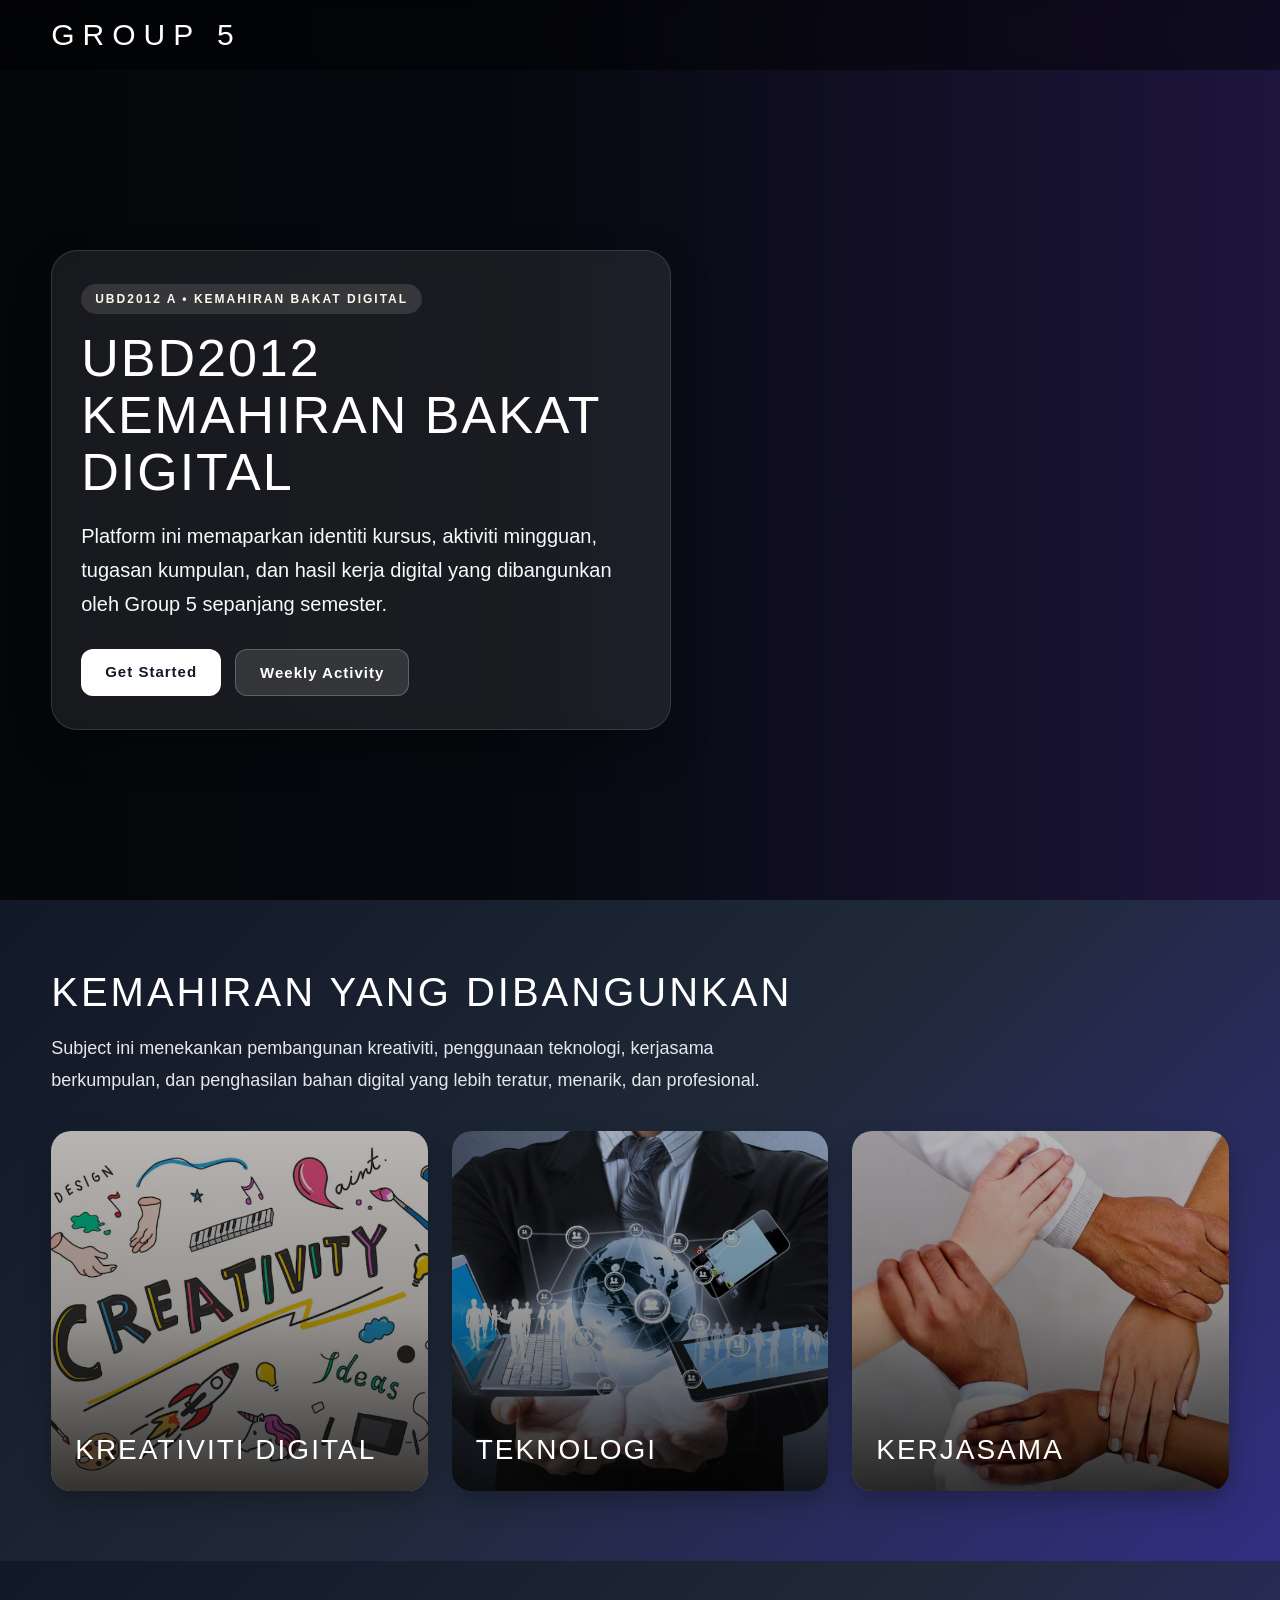
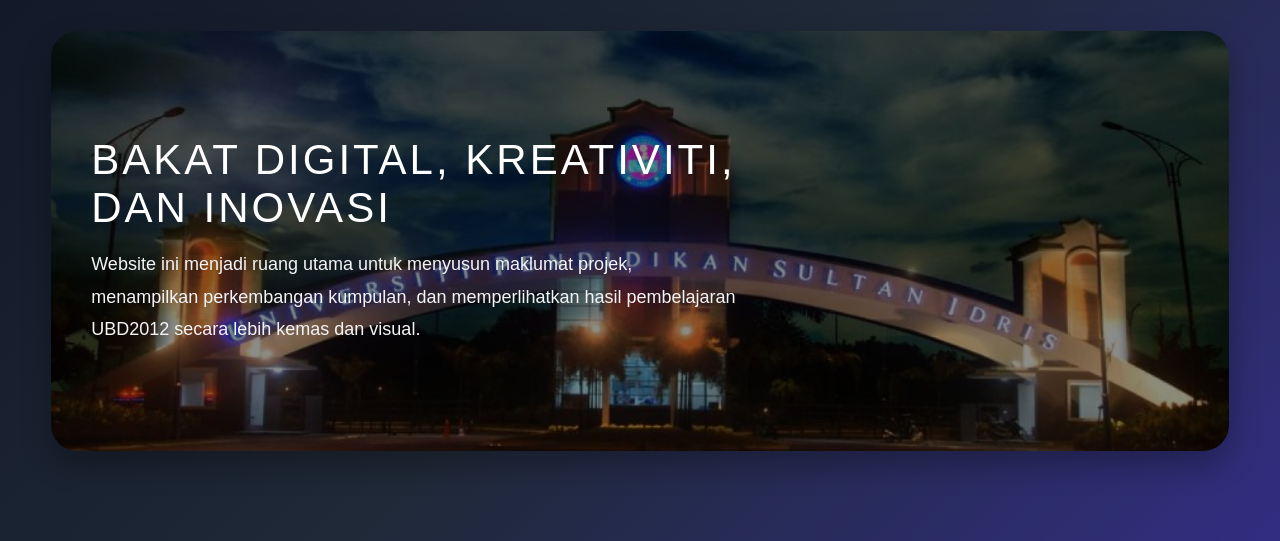
==== commit 33b6d3ea: "040426 sesi 1" ====
--- a/index.html
+++ b/index.html
@@ -46,13 +46,13 @@
     <div class="home-topbar-inner">
       <div class="home-logo">GROUP 5</div>
 
-      <nav class="home-menu">
+      <!-- <nav class="home-menu">
         <a href="index.html" class="active">Home</a>
         <a href="introduction.html">Introduction</a>
         <a href="activity.html">Weekly Activity</a>
         <a href="assignment.html">Assignment</a>
         <a href="credit.html">Credit</a>
-      </nav>
+      </nav> -->
     </div>
   </header>
 
